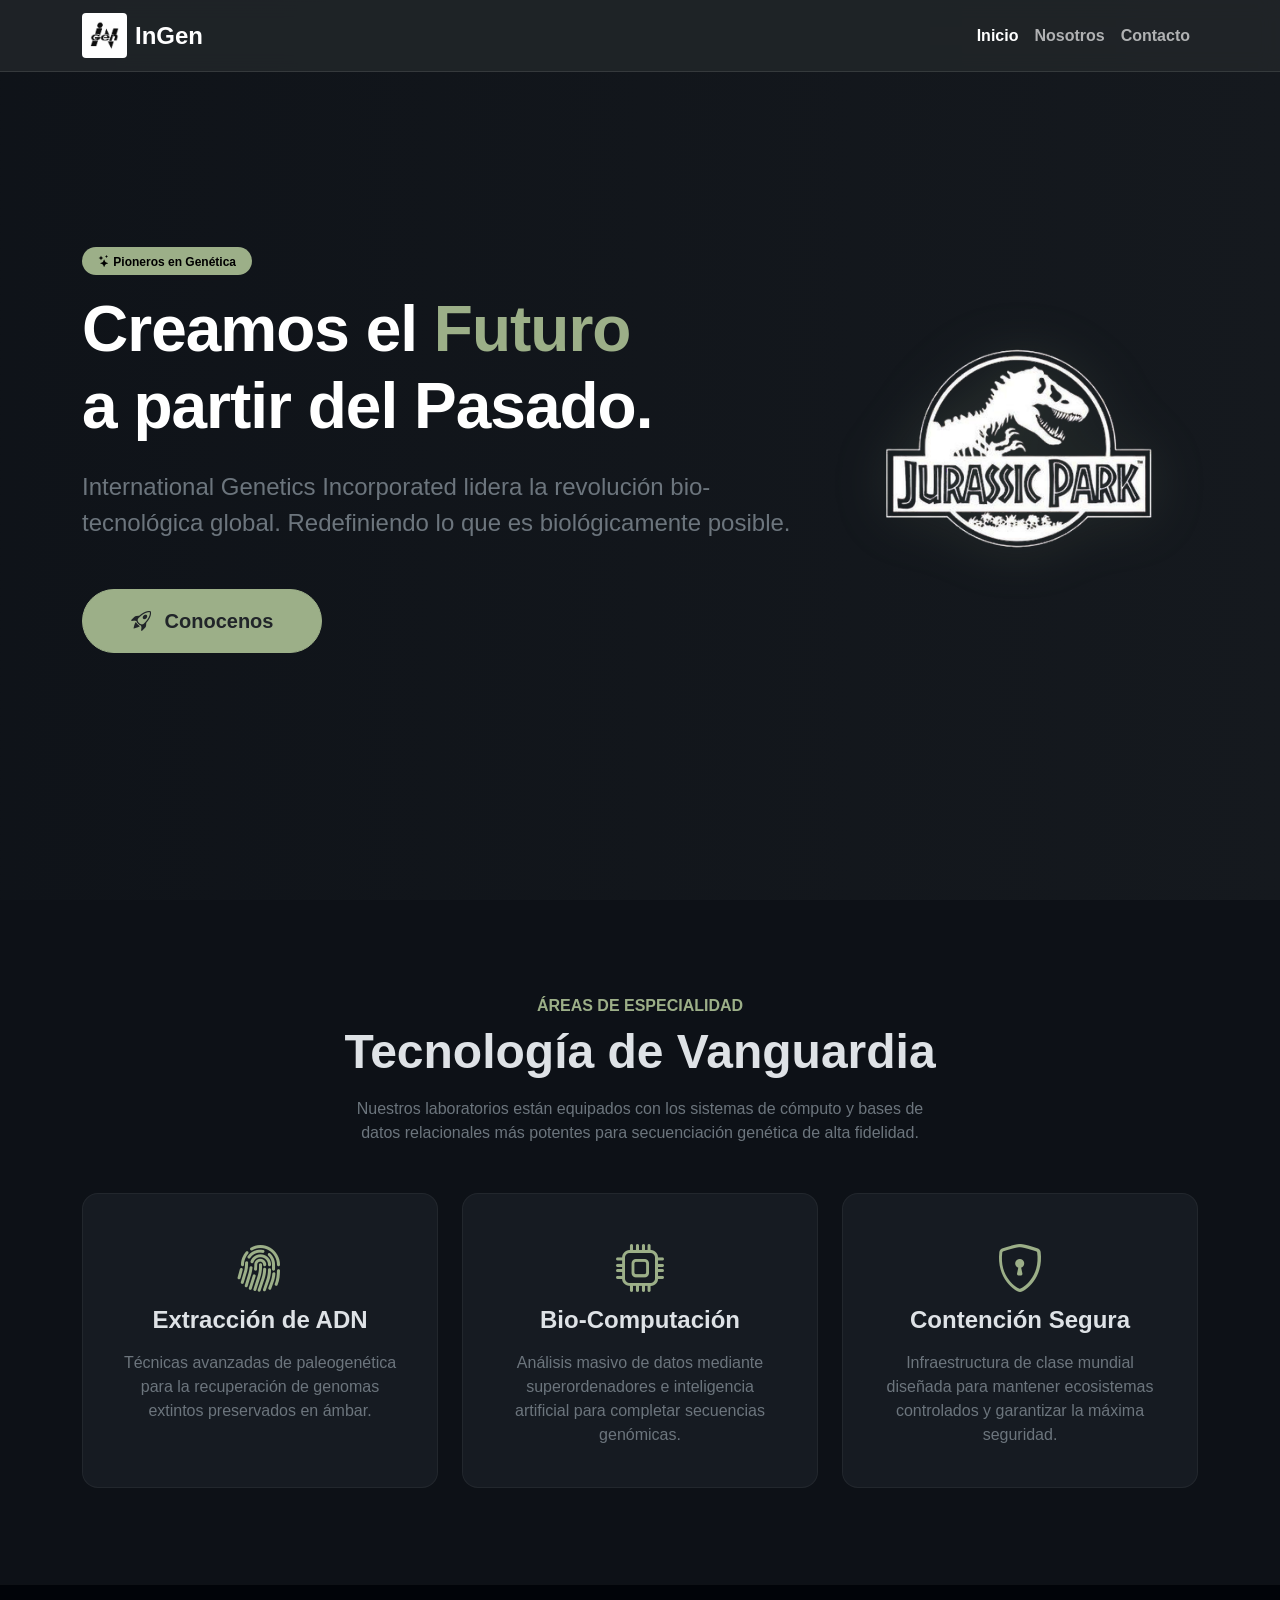
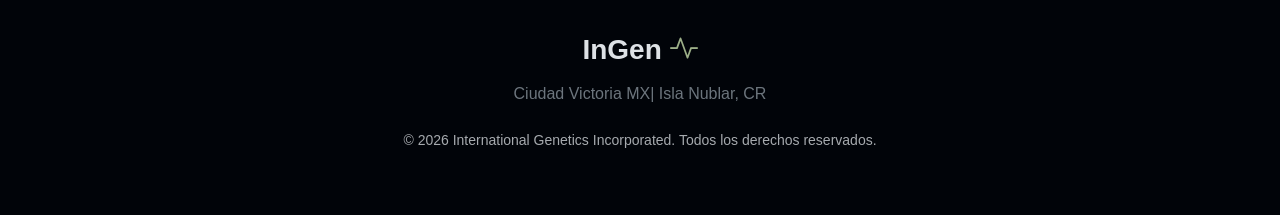
==== index.html @ fbc72b9c "first commit" ====
<!DOCTYPE html>
<html lang="es" data-bs-theme="dark">
<head>
    <meta charset="UTF-8">
    <meta name="viewport" content="width=device-width, initial-scale=1.0">
    <title>InGen | International Genetics Incorporated</title>
    
    <!-- Bootstrap 5 CSS -->
    <link href="https://cdn.jsdelivr.net/npm/bootstrap@5.3.2/dist/css/bootstrap.min.css" rel="stylesheet" integrity="sha384-T3c6CoIi6uLrA9TneNEoa7RxnatzjcDSCmG1MXxSR1GAsXEV/Dwwykc2MPK8M2HN" crossorigin="anonymous">
    
    <!-- Bootstrap Icons -->
    <link rel="stylesheet" href="https://cdn.jsdelivr.net/npm/bootstrap-icons@1.11.1/font/bootstrap-icons.css">

    <!-- Estilos Personalizados -->
    <style>
        :root {
            --ingen-accent: #9caf88;
            --bs-info: #9caf88;
            --bs-info-rgb: 156, 175, 136;
        }
        body {
            font-family: 'Segoe UI', Roboto, Helvetica, Arial, sans-serif;
        }
        /* Navbar con efecto blur */
        .navbar {
            background-color: rgba(33, 37, 41, 0.9) !important;
            backdrop-filter: blur(10px);
            border-bottom: 1px solid rgba(255, 255, 255, 0.1);
        }
        .navbar-brand img {
            height: 45px;
            object-fit: contain;
            border-radius: 4px;
        }
        /* Hero Section */
        .hero-section {
            background: linear-gradient(to right, rgba(13, 17, 23, 0.9), rgba(13, 17, 23, 0.6)), url('https://images.unsplash.com/photo-1530213786676-41589139f485?q=80&w=2070&auto=format&fit=crop') no-repeat center center;
            background-size: cover;
            min-height: 100vh;
            display: flex;
            align-items: center;
        }
        .hero-title {
            font-weight: 800;
            letter-spacing: -1px;
            font-size: 4rem;
        }
        .hero-title span {
            color: var(--ingen-accent);
        }
        .hero-visual {
            width: min(100%, 420px);
            filter: drop-shadow(0 0 28px rgba(156, 175, 136, 0.2));
        }
        .btn-ingen {
            --bs-btn-color: #000;
            --bs-btn-bg: var(--ingen-accent);
            --bs-btn-border-color: var(--ingen-accent);
            --bs-btn-hover-color: #000;
            --bs-btn-hover-bg: #7f966b;
            --bs-btn-hover-border-color: #7f966b;
            --bs-btn-focus-shadow-rgb: 156, 175, 136;
        }
        /* Iconos de las tarjetas */
        .feature-icon {
            font-size: 3rem;
            color: var(--ingen-accent);
            margin-bottom: 1rem;
            transition: transform 0.3s ease;
        }
        .card:hover .feature-icon {
            transform: scale(1.1);
        }
        .card {
            border: 1px solid rgba(255,255,255,0.05);
            background-color: #161b22;
            transition: all 0.3s ease;
        }
        .card:hover {
            border-color: var(--ingen-accent);
            box-shadow: 0 0 20px rgba(156, 175, 136, 0.15);
        }
    </style>
</head>
<body>

    <!-- Navegación -->
    <nav class="navbar navbar-expand-lg fixed-top">
        <div class="container">
            <a class="navbar-brand d-flex align-items-center gap-2" href="#">
                <!-- Aquí está la ruta de tu logo según tu árbol de archivos -->
                <img src="src/images/LogoInGen.jpg" alt="InGen Logo">
                <span class="fw-bold fs-4">InGen</span>
            </a>
            <button class="navbar-toggler" type="button" data-bs-toggle="collapse" data-bs-target="#navbarNav" aria-controls="navbarNav" aria-expanded="false" aria-label="Toggle navigation">
                <span class="navbar-toggler-icon"></span>
            </button>
            <div class="collapse navbar-collapse" id="navbarNav">
                <ul class="navbar-nav ms-auto fw-semibold">
                    <li class="nav-item"><a class="nav-link active" href="#">Inicio</a></li>
                    <li class="nav-item"><a class="nav-link" href="nosotros.html">Nosotros</a></li>
                    <li class="nav-item"><a class="nav-link" href="#contact">Contacto</a></li>
                </ul>
            </div>
        </div>
    </nav>

    <!-- Hero Section -->
    <section class="hero-section">
        <div class="container">
            <div class="row">
                <div class="col-lg-8">
                    <span class="badge text-bg-info mb-3 px-3 py-2 rounded-pill"><i class="bi bi-stars"></i> Pioneros en Genética</span>
                    <h1 class="hero-title text-white mb-4">Creamos el <span>Futuro</span><br>a partir del Pasado.</h1>
                    <p class="lead text-secondary mb-5 fs-4">International Genetics Incorporated lidera la revolución bio-tecnológica global. Redefiniendo lo que es biológicamente posible.</p>
                    <div class="d-flex gap-3 flex-column flex-sm-row">
                        <button class="btn btn-ingen btn-lg fw-bold rounded-pill px-5 py-3 text-dark">
                            <i class="bi bi-rocket-takeoff me-2"></i> Conocenos
                        </button>
                    </div>
                </div>
                <div class="col-lg-4 d-flex align-items-center justify-content-center mt-5 mt-lg-0">
                    <img class="hero-visual" src="src/images/jurassicWorld.svg" alt="Emblema de Jurassic World">
                </div>
            </div>
        </div>
    </section>

    <!-- Sección de Servicios / Características -->
    <section id="research" class="py-5" style="background-color: #0d1117;">
        <div class="container py-5">
            <div class="text-center mb-5">
                <h6 class="text-info text-uppercase fw-bold tracking-wide">Áreas de Especialidad</h6>
                <h2 class="display-5 fw-bold mb-3">Tecnología de Vanguardia</h2>
                <p class="text-secondary mx-auto" style="max-width: 600px;">Nuestros laboratorios están equipados con los sistemas de cómputo y bases de datos relacionales más potentes para secuenciación genética de alta fidelidad.</p>
            </div>

            <div class="row g-4">
                <!-- Tarjeta 1 -->
                <div class="col-md-4">
                    <div class="card h-100 p-4 text-center rounded-4">
                        <div class="card-body">
                            <i class="bi bi-fingerprint feature-icon"></i>
                            <h4 class="card-title fw-bold">Extracción de ADN</h4>
                            <p class="card-text text-secondary mt-3">Técnicas avanzadas de paleogenética para la recuperación de genomas extintos preservados en ámbar.</p>
                        </div>
                    </div>
                </div>
                <!-- Tarjeta 2 -->
                <div class="col-md-4">
                    <div class="card h-100 p-4 text-center rounded-4">
                        <div class="card-body">
                            <i class="bi bi-cpu feature-icon"></i>
                            <h4 class="card-title fw-bold">Bio-Computación</h4>
                            <p class="card-text text-secondary mt-3">Análisis masivo de datos mediante superordenadores e inteligencia artificial para completar secuencias genómicas.</p>
                        </div>
                    </div>
                </div>
                <!-- Tarjeta 3 -->
                <div class="col-md-4">
                    <div class="card h-100 p-4 text-center rounded-4">
                        <div class="card-body">
                            <i class="bi bi-shield-lock feature-icon"></i>
                            <h4 class="card-title fw-bold">Contención Segura</h4>
                            <p class="card-text text-secondary mt-3">Infraestructura de clase mundial diseñada para mantener ecosistemas controlados y garantizar la máxima seguridad.</p>
                        </div>
                    </div>
                </div>
            </div>
        </div>
    </section>

    <!-- Footer -->
    <footer class="py-5 border-top" style="border-color: rgba(255,255,255,0.05) !important; background-color: #010409;">
        <div class="container text-center">
            <h3 class="fw-bold mb-3">InGen <i class="bi bi-activity text-info"></i></h3>
            <p class="text-secondary mb-4">Ciudad Victoria MX| Isla Nublar, CR</p>
            <p class="text-muted small">&copy; 2026 International Genetics Incorporated. Todos los derechos reservados.</p>
        </div>
    </footer>

    <!-- Bootstrap 5 JS Bundle (con Popper) -->
    <script src="https://cdn.jsdelivr.net/npm/bootstrap@5.3.2/dist/js/bootstrap.bundle.min.js" integrity="sha384-C6RzsynM9kWDrMNeT87bh95OGNyZPhcTNXj1NW7RuBCsyN/o0jlpcV8Qyq46cDfL" crossorigin="anonymous"></script>
</body>
</html>
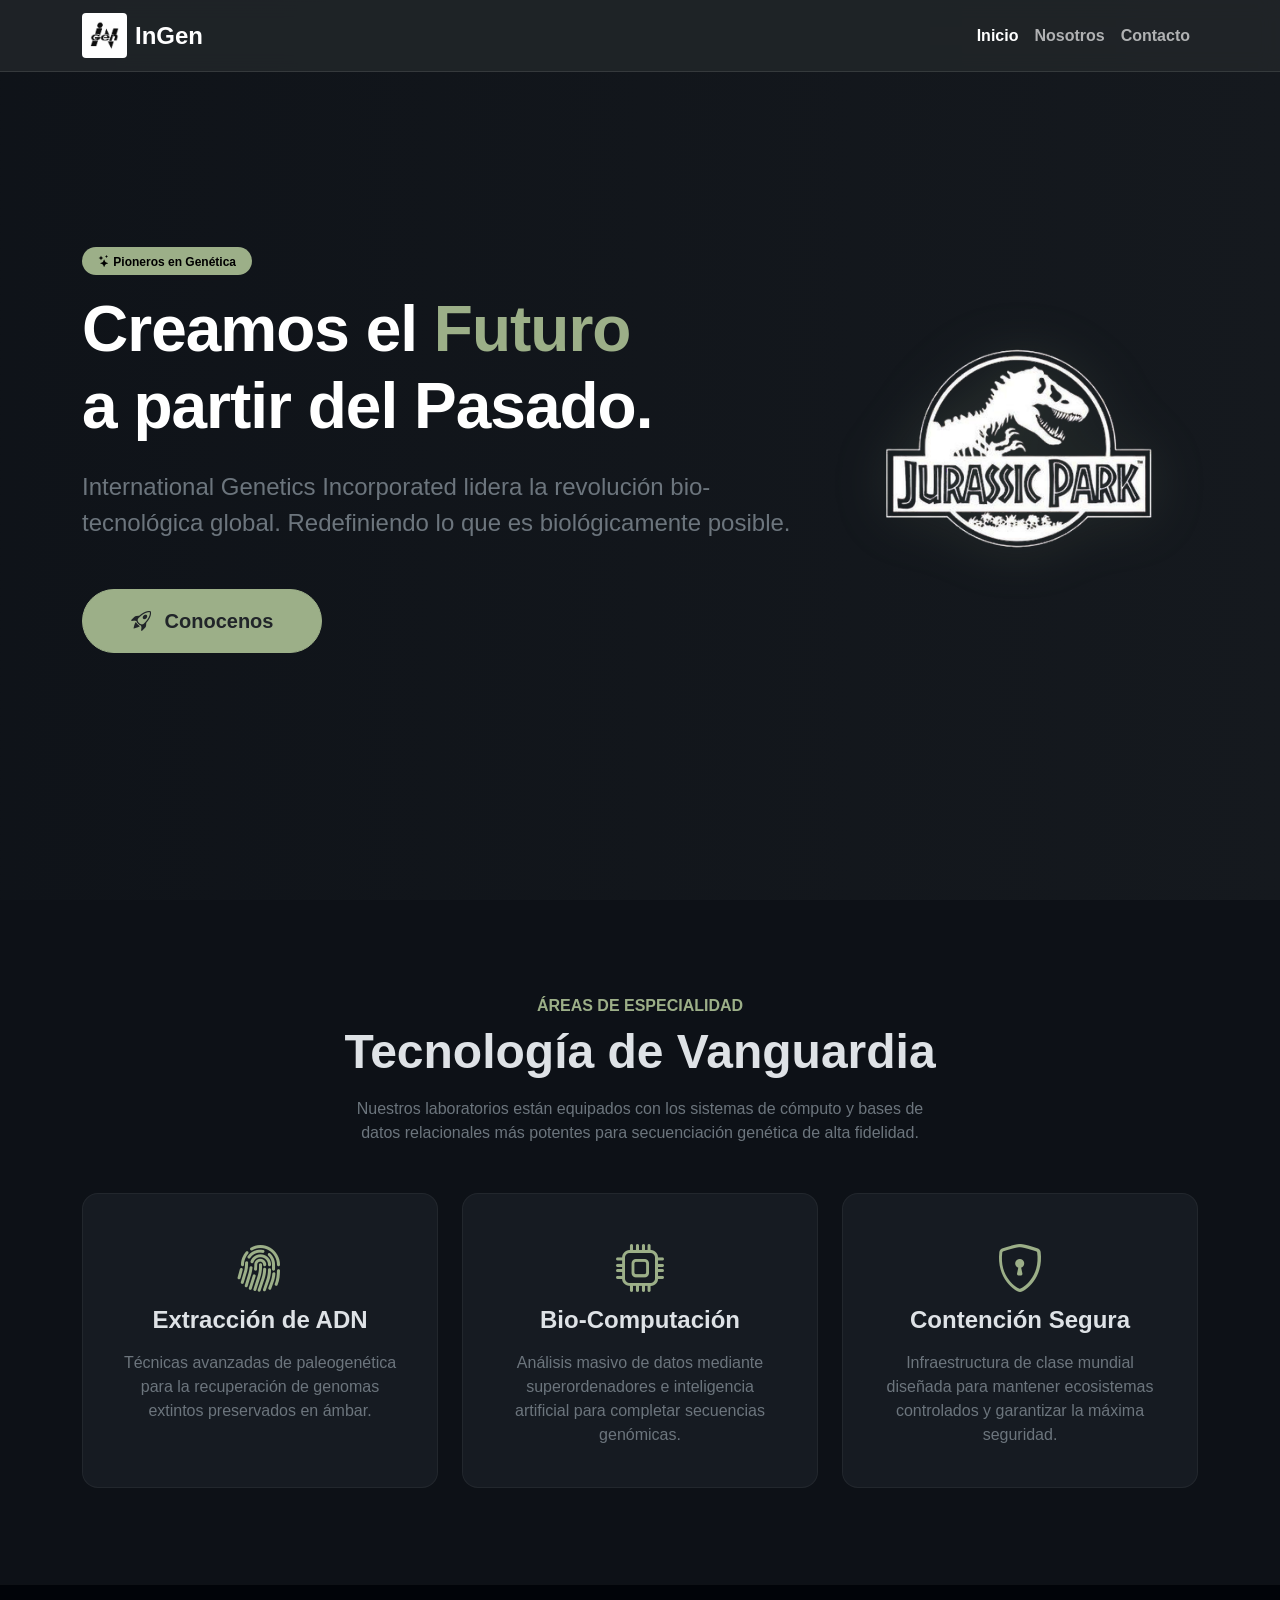
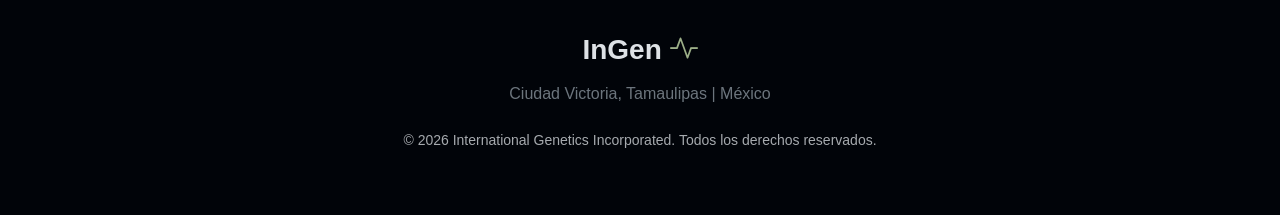
==== commit fde0ba76: "version 1.2" ====
--- a/index.html
+++ b/index.html
@@ -12,75 +12,9 @@
     <link rel="stylesheet" href="https://cdn.jsdelivr.net/npm/bootstrap-icons@1.11.1/font/bootstrap-icons.css">
 
     <!-- Estilos Personalizados -->
-    <style>
-        :root {
-            --ingen-accent: #9caf88;
-            --bs-info: #9caf88;
-            --bs-info-rgb: 156, 175, 136;
-        }
-        body {
-            font-family: 'Segoe UI', Roboto, Helvetica, Arial, sans-serif;
-        }
-        /* Navbar con efecto blur */
-        .navbar {
-            background-color: rgba(33, 37, 41, 0.9) !important;
-            backdrop-filter: blur(10px);
-            border-bottom: 1px solid rgba(255, 255, 255, 0.1);
-        }
-        .navbar-brand img {
-            height: 45px;
-            object-fit: contain;
-            border-radius: 4px;
-        }
-        /* Hero Section */
-        .hero-section {
-            background: linear-gradient(to right, rgba(13, 17, 23, 0.9), rgba(13, 17, 23, 0.6)), url('https://images.unsplash.com/photo-1530213786676-41589139f485?q=80&w=2070&auto=format&fit=crop') no-repeat center center;
-            background-size: cover;
-            min-height: 100vh;
-            display: flex;
-            align-items: center;
-        }
-        .hero-title {
-            font-weight: 800;
-            letter-spacing: -1px;
-            font-size: 4rem;
-        }
-        .hero-title span {
-            color: var(--ingen-accent);
-        }
-        .hero-visual {
-            width: min(100%, 420px);
-            filter: drop-shadow(0 0 28px rgba(156, 175, 136, 0.2));
-        }
-        .btn-ingen {
-            --bs-btn-color: #000;
-            --bs-btn-bg: var(--ingen-accent);
-            --bs-btn-border-color: var(--ingen-accent);
-            --bs-btn-hover-color: #000;
-            --bs-btn-hover-bg: #7f966b;
-            --bs-btn-hover-border-color: #7f966b;
-            --bs-btn-focus-shadow-rgb: 156, 175, 136;
-        }
-        /* Iconos de las tarjetas */
-        .feature-icon {
-            font-size: 3rem;
-            color: var(--ingen-accent);
-            margin-bottom: 1rem;
-            transition: transform 0.3s ease;
-        }
-        .card:hover .feature-icon {
-            transform: scale(1.1);
-        }
-        .card {
-            border: 1px solid rgba(255,255,255,0.05);
-            background-color: #161b22;
-            transition: all 0.3s ease;
-        }
-        .card:hover {
-            border-color: var(--ingen-accent);
-            box-shadow: 0 0 20px rgba(156, 175, 136, 0.15);
-        }
-    </style>
+    <link rel="stylesheet" href="src/css/index.css">
+    <!-- Icono de la pestaña -->
+    <link rel="icon" href="src/images/LogoInGen.jpg" type="image/x-icon">
 </head>
 <body>
 
@@ -174,7 +108,7 @@
     <footer class="py-5 border-top" style="border-color: rgba(255,255,255,0.05) !important; background-color: #010409;">
         <div class="container text-center">
             <h3 class="fw-bold mb-3">InGen <i class="bi bi-activity text-info"></i></h3>
-            <p class="text-secondary mb-4">Ciudad Victoria MX| Isla Nublar, CR</p>
+            <p class="text-secondary mb-4">Ciudad Victoria, Tamaulipas | México</p>
             <p class="text-muted small">&copy; 2026 International Genetics Incorporated. Todos los derechos reservados.</p>
         </div>
     </footer>
--- a/src/css/index.css
+++ b/src/css/index.css
@@ -0,0 +1,67 @@
+        :root {
+            --ingen-accent: #9caf88;
+            --bs-info: #9caf88;
+            --bs-info-rgb: 156, 175, 136;
+        }
+        body {
+            font-family: 'Segoe UI', Roboto, Helvetica, Arial, sans-serif;
+        }
+        /* Navbar con efecto blur */
+        .navbar {
+            background-color: rgba(33, 37, 41, 0.9) !important;
+            backdrop-filter: blur(10px);
+            border-bottom: 1px solid rgba(255, 255, 255, 0.1);
+        }
+        .navbar-brand img {
+            height: 45px;
+            object-fit: contain;
+            border-radius: 4px;
+        }
+        /* Hero Section */
+        .hero-section {
+            background: linear-gradient(to right, rgba(13, 17, 23, 0.9), rgba(13, 17, 23, 0.6)), url('https://images.unsplash.com/photo-1530213786676-41589139f485?q=80&w=2070&auto=format&fit=crop') no-repeat center center;
+            background-size: cover;
+            min-height: 100vh;
+            display: flex;
+            align-items: center;
+        }
+        .hero-title {
+            font-weight: 800;
+            letter-spacing: -1px;
+            font-size: 4rem;
+        }
+        .hero-title span {
+            color: var(--ingen-accent);
+        }
+        .hero-visual {
+            width: min(100%, 420px);
+            filter: drop-shadow(0 0 28px rgba(156, 175, 136, 0.2));
+        }
+        .btn-ingen {
+            --bs-btn-color: #000;
+            --bs-btn-bg: var(--ingen-accent);
+            --bs-btn-border-color: var(--ingen-accent);
+            --bs-btn-hover-color: #000;
+            --bs-btn-hover-bg: #7f966b;
+            --bs-btn-hover-border-color: #7f966b;
+            --bs-btn-focus-shadow-rgb: 156, 175, 136;
+        }
+        /* Iconos de las tarjetas */
+        .feature-icon {
+            font-size: 3rem;
+            color: var(--ingen-accent);
+            margin-bottom: 1rem;
+            transition: transform 0.3s ease;
+        }
+        .card:hover .feature-icon {
+            transform: scale(1.1);
+        }
+        .card {
+            border: 1px solid rgba(255,255,255,0.05);
+            background-color: #161b22;
+            transition: all 0.3s ease;
+        }
+        .card:hover {
+            border-color: var(--ingen-accent);
+            box-shadow: 0 0 20px rgba(156, 175, 136, 0.15);
+        }
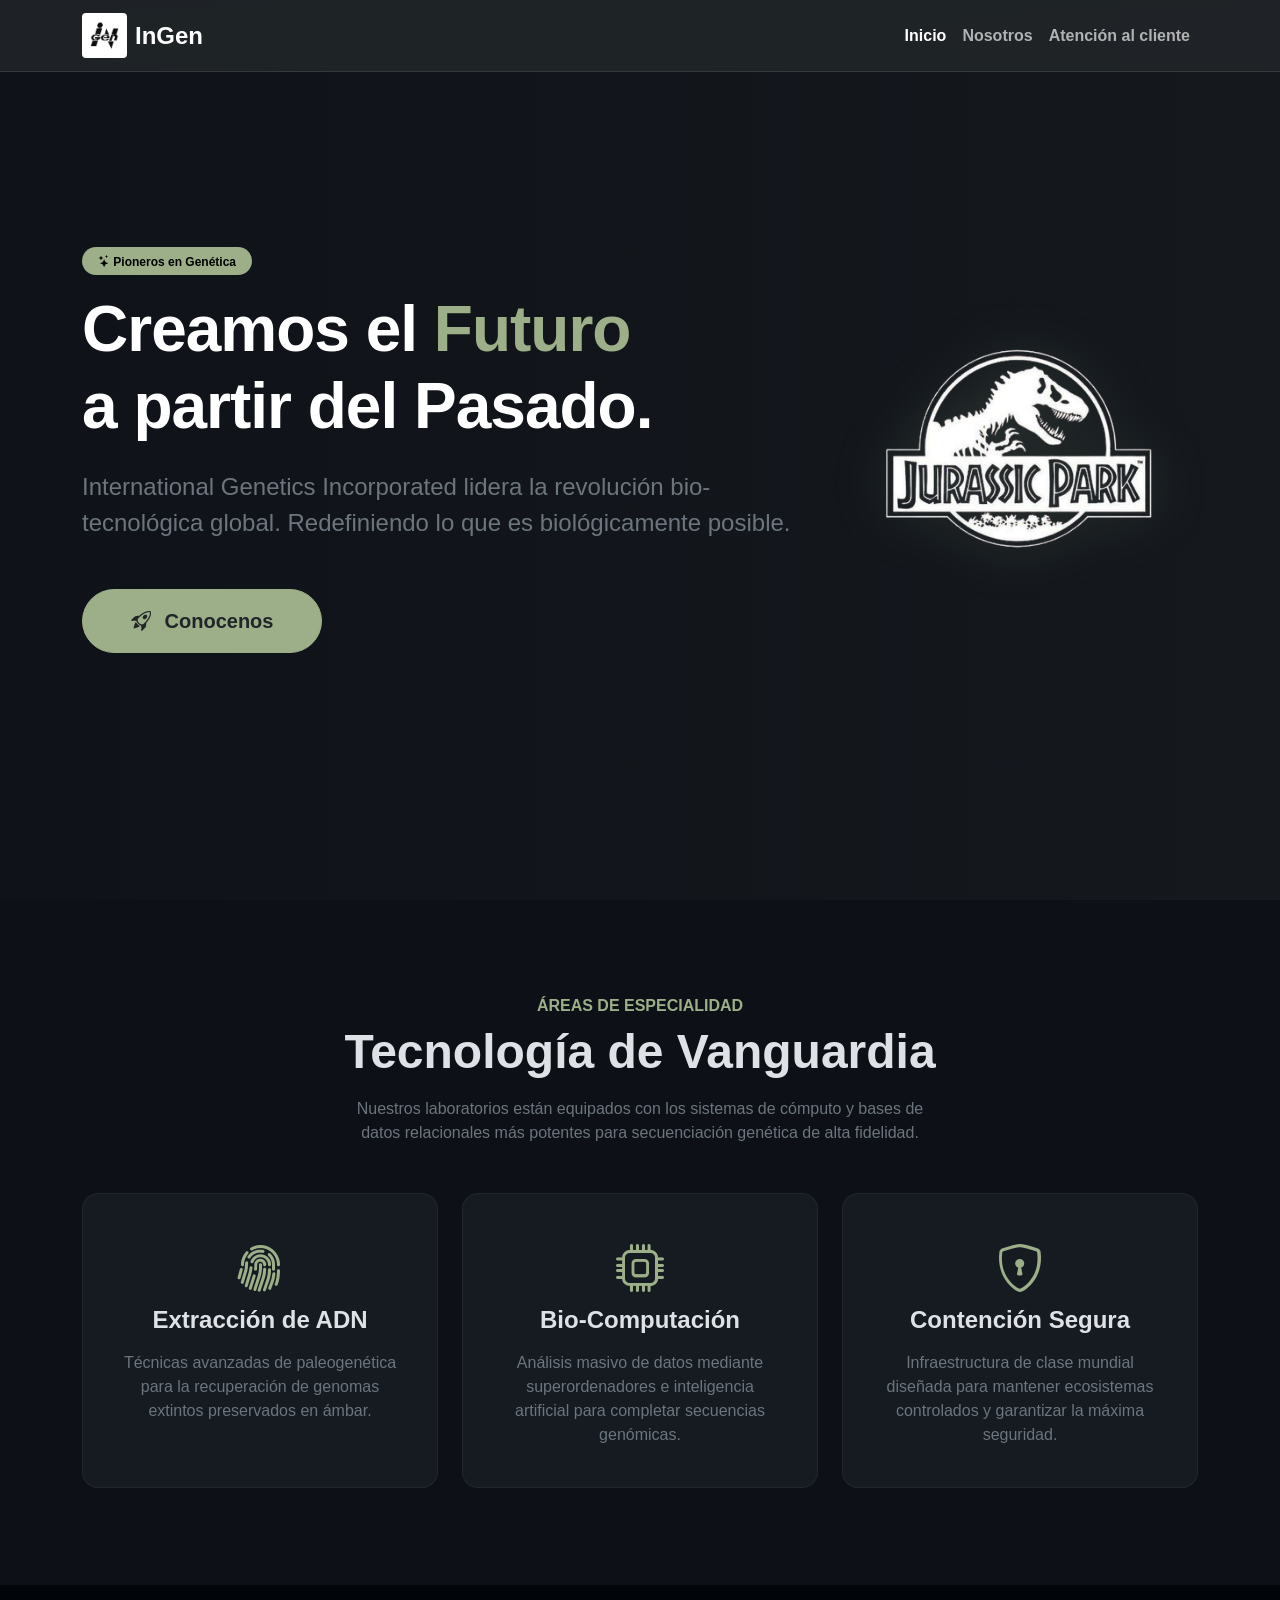
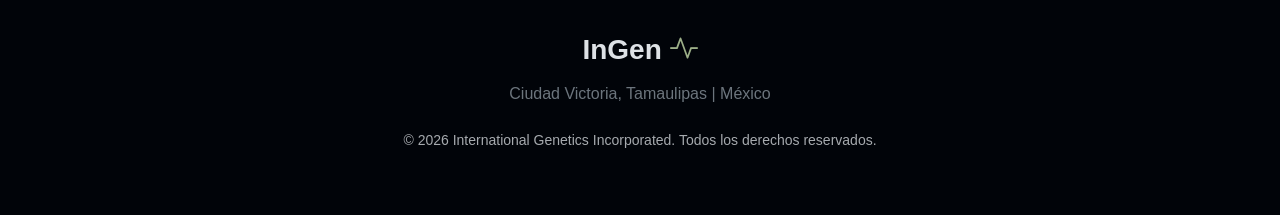
==== commit be7bc4de: "Seccion de Atencion al cliente hecha" ====
--- a/index.html
+++ b/index.html
@@ -33,7 +33,7 @@
                 <ul class="navbar-nav ms-auto fw-semibold">
                     <li class="nav-item"><a class="nav-link active" href="#">Inicio</a></li>
                     <li class="nav-item"><a class="nav-link" href="nosotros.html">Nosotros</a></li>
-                    <li class="nav-item"><a class="nav-link" href="#contact">Contacto</a></li>
+                    <li class="nav-item"><a class="nav-link" href="atencionAlCliente.html">Atención al cliente</a></li>
                 </ul>
             </div>
         </div>
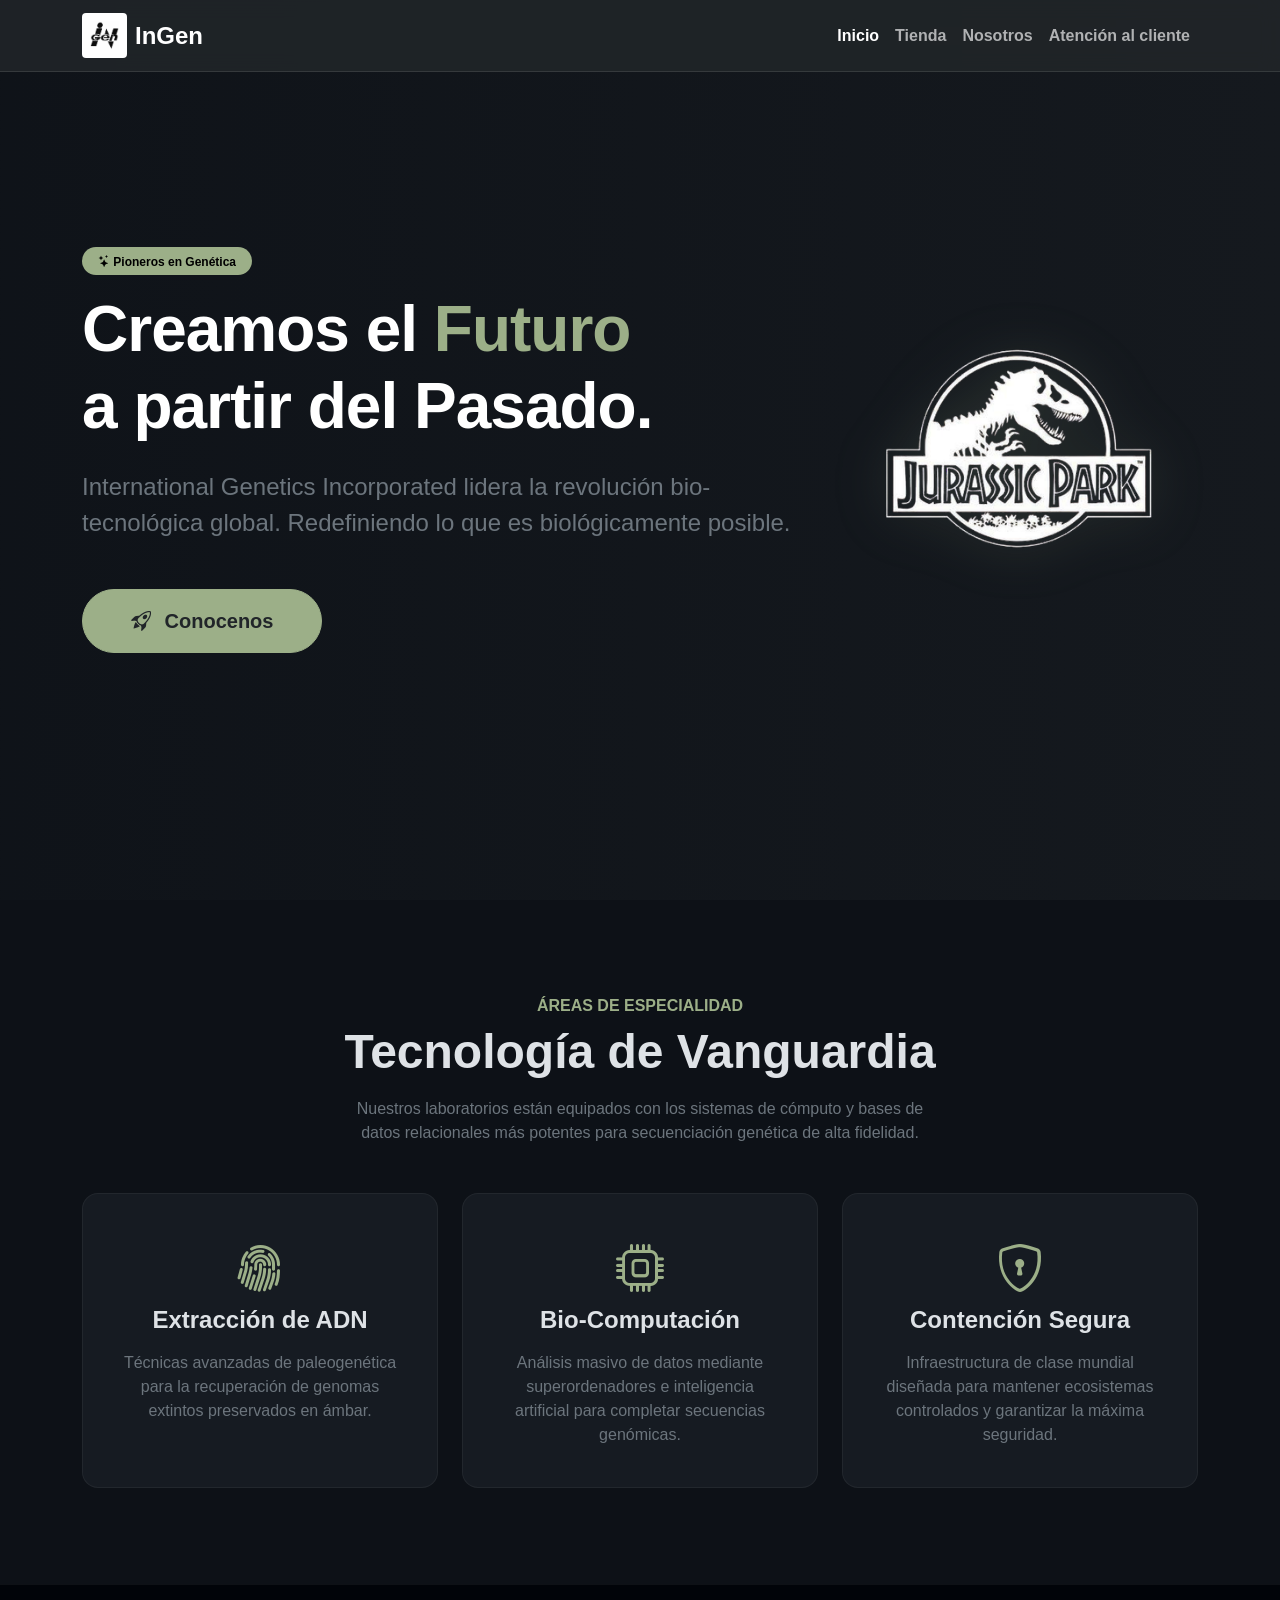
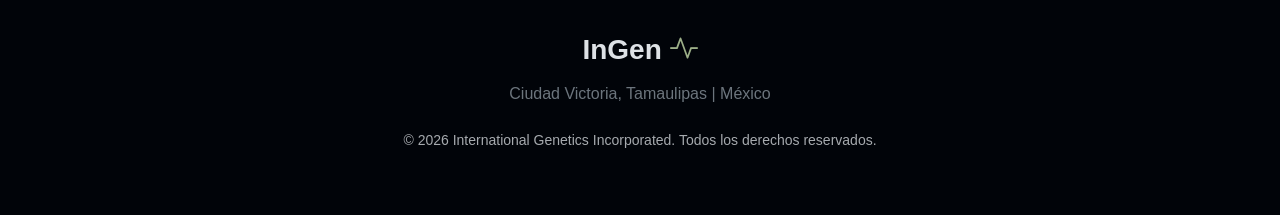
==== commit cc4257de: "Tienda Creada" ====
--- a/index.html
+++ b/index.html
@@ -32,6 +32,7 @@
             <div class="collapse navbar-collapse" id="navbarNav">
                 <ul class="navbar-nav ms-auto fw-semibold">
                     <li class="nav-item"><a class="nav-link active" href="#">Inicio</a></li>
+                    <li class="nav-item"><a class="nav-link" href="tienda.html">Tienda</a></li>
                     <li class="nav-item"><a class="nav-link" href="nosotros.html">Nosotros</a></li>
                     <li class="nav-item"><a class="nav-link" href="atencionAlCliente.html">Atención al cliente</a></li>
                 </ul>
